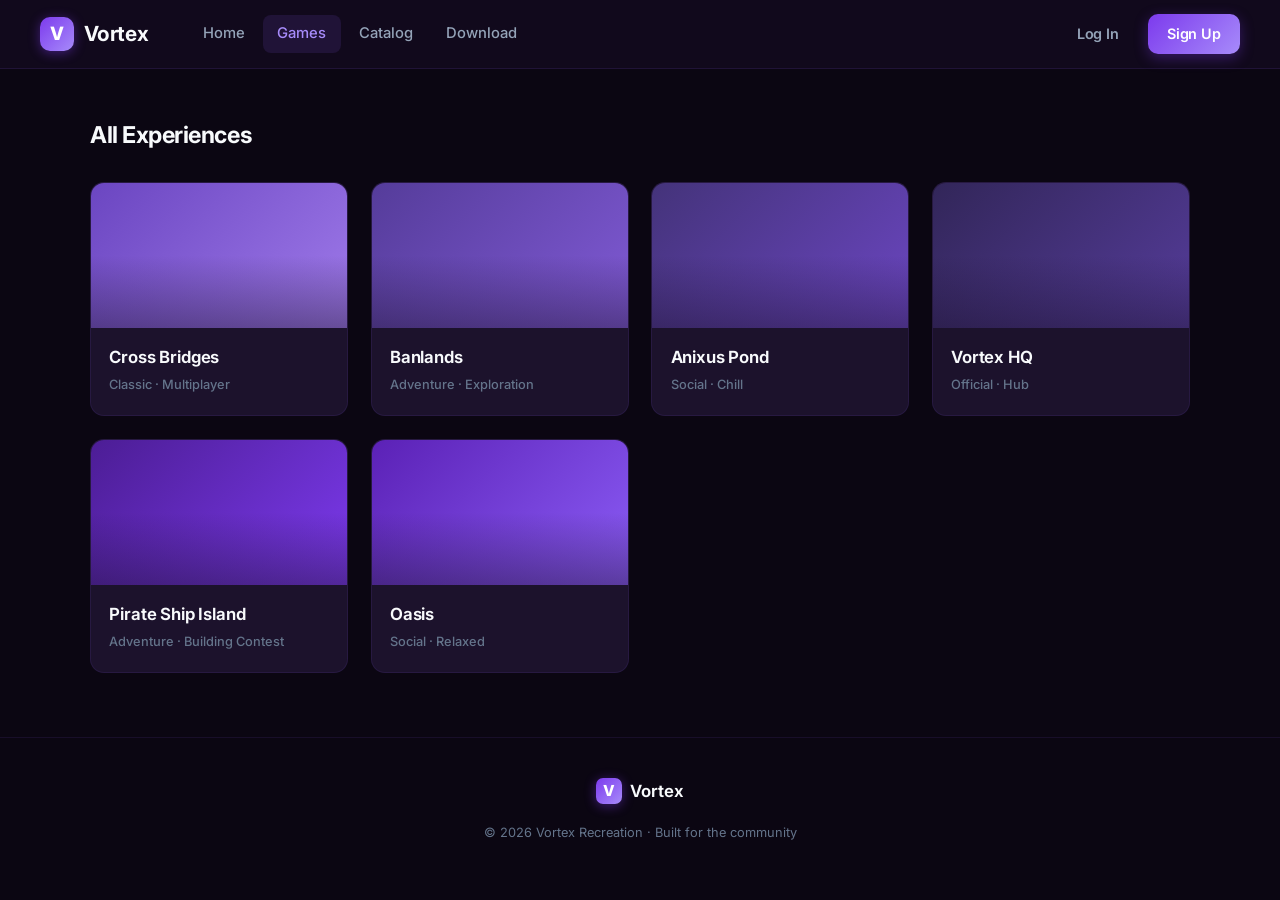
==== games.html @ 1a7f968c "Add games page to root" ====
<!DOCTYPE html>
<html lang="en">
<head>
  <meta charset="UTF-8">
  <meta name="viewport" content="width=device-width, initial-scale=1.0">
  <title>Games - Vortex</title>
  <link rel="stylesheet" href="styles.css">
  <link href="https://fonts.googleapis.com/css2?family=Inter:wght@400;500;600;700;800&display=swap" rel="stylesheet">
</head>
<body>
  <nav class="navbar">
    <div class="nav-left">
      <a href="index.html" class="logo">
        <span class="logo-icon">V</span>
        <span class="logo-text">Vortex</span>
      </a>
      <div class="nav-links">
        <a href="index.html">Home</a>
        <a href="games.html" class="active">Games</a>
        <a href="catalog.html">Catalog</a>
        <a href="download.html">Download</a>
      </div>
    </div>
    <div class="nav-right">
      <a href="login.html" class="btn btn-ghost">Log In</a>
      <a href="signup.html" class="btn btn-primary">Sign Up</a>
    </div>
  </nav>

  <main class="section">
    <div class="section-header">
      <h2>All Experiences</h2>
    </div>
    <div class="games-grid">
      <div class="game-card">
        <div class="game-thumb" style="background: linear-gradient(135deg, #6b46c1, #9f7aea);"></div>
        <div class="game-info">
          <h3>Cross Bridges</h3>
          <p class="game-meta">Classic · Multiplayer</p>
        </div>
      </div>
      <div class="game-card">
        <div class="game-thumb" style="background: linear-gradient(135deg, #553c9a, #805ad5);"></div>
        <div class="game-info">
          <h3>Banlands</h3>
          <p class="game-meta">Adventure · Exploration</p>
        </div>
      </div>
      <div class="game-card">
        <div class="game-thumb" style="background: linear-gradient(135deg, #44337a, #6b46c1);"></div>
        <div class="game-info">
          <h3>Anixus Pond</h3>
          <p class="game-meta">Social · Chill</p>
        </div>
      </div>
      <div class="game-card">
        <div class="game-thumb" style="background: linear-gradient(135deg, #322659, #553c9a);"></div>
        <div class="game-info">
          <h3>Vortex HQ</h3>
          <p class="game-meta">Official · Hub</p>
        </div>
      </div>
      <div class="game-card">
        <div class="game-thumb" style="background: linear-gradient(135deg, #4c1d95, #7c3aed);"></div>
        <div class="game-info">
          <h3>Pirate Ship Island</h3>
          <p class="game-meta">Adventure · Building Contest</p>
        </div>
      </div>
      <div class="game-card">
        <div class="game-thumb" style="background: linear-gradient(135deg, #5b21b6, #8b5cf6);"></div>
        <div class="game-info">
          <h3>Oasis</h3>
          <p class="game-meta">Social · Relaxed</p>
        </div>
      </div>
    </div>
  </main>

  <footer class="footer">
    <div class="footer-inner">
      <div class="footer-brand">
        <span class="logo-icon small">V</span>
        <span>Vortex</span>
      </div>
      <p class="copyright">© 2026 Vortex Recreation · Built for the community</p>
    </div>
  </footer>
</body>
</html>
---- styles.css ----
:root {
  --purple-950: #0c0614;
  --purple-900: #160d24;
  --purple-800: #241538;
  --purple-700: #3b2766;
  --purple-600: #553c9a;
  --purple-500: #6b46c1;
  --purple-400: #8b5cf6;
  --purple-300: #a78bfa;
  --purple-200: #c4b5fd;
  --purple-100: #ede9fe;
  --bg: #0b0612;
  --surface: #130b1f;
  --surface-2: #1c122c;
  --surface-3: #26183a;
  --text: #f8fafc;
  --text-muted: #94a3b8;
  --text-dim: #64748b;
  --radius: 14px;
  --radius-sm: 10px;
  --shadow: 0 8px 30px rgba(0,0,0,0.4);
  --glow: 0 0 40px rgba(139, 92, 246, 0.15);
}

* { margin: 0; padding: 0; box-sizing: border-box; }

body {
  font-family: 'Inter', system-ui, -apple-system, BlinkMacSystemFont, sans-serif;
  background: var(--bg);
  color: var(--text);
  min-height: 100vh;
  line-height: 1.6;
  -webkit-font-smoothing: antialiased;
}

a { color: inherit; text-decoration: none; }

.navbar {
  display: flex; align-items: center; justify-content: space-between;
  padding: 0.85rem 2.5rem;
  background: rgba(19, 11, 31, 0.85);
  backdrop-filter: blur(16px); -webkit-backdrop-filter: blur(16px);
  border-bottom: 1px solid rgba(139, 92, 246, 0.12);
  position: sticky; top: 0; z-index: 100;
}

.nav-left { display: flex; align-items: center; gap: 2.5rem; }

.logo {
  display: flex; align-items: center; gap: 0.6rem;
  font-weight: 700; font-size: 1.3rem; letter-spacing: -0.02em;
}

.logo-icon {
  width: 34px; height: 34px;
  background: linear-gradient(135deg, #7c3aed, #a78bfa);
  border-radius: 10px;
  display: flex; align-items: center; justify-content: center;
  font-weight: 800; color: white; font-size: 1.15rem;
  box-shadow: 0 2px 12px rgba(124, 58, 237, 0.45);
}

.logo-icon.small { width: 26px; height: 26px; font-size: 0.95rem; border-radius: 7px; }

.nav-links { display: flex; gap: 0.25rem; }

.nav-links a {
  color: var(--text-muted); font-weight: 500; font-size: 0.925rem;
  padding: 0.45rem 0.9rem; border-radius: 8px; transition: all 0.18s ease;
}

.nav-links a:hover { color: var(--text); background: rgba(139, 92, 246, 0.1); }
.nav-links a.active { color: var(--purple-300); background: rgba(139, 92, 246, 0.12); }

.nav-right { display: flex; gap: 0.6rem; align-items: center; }

.btn {
  display: inline-flex; align-items: center; justify-content: center;
  padding: 0.55rem 1.2rem; border-radius: var(--radius-sm);
  font-weight: 600; font-size: 0.9rem; transition: all 0.2s ease;
  border: none; cursor: pointer; letter-spacing: -0.01em;
}

.btn-primary {
  background: linear-gradient(135deg, #7c3aed 0%, #a78bfa 100%);
  color: white; box-shadow: 0 4px 14px rgba(124, 58, 237, 0.35);
}

.btn-primary:hover {
  transform: translateY(-2px);
  box-shadow: 0 6px 20px rgba(124, 58, 237, 0.5);
  filter: brightness(1.08);
}

.btn-secondary {
  background: var(--surface-3); color: var(--text);
  border: 1px solid rgba(139, 92, 246, 0.25);
}

.btn-secondary:hover {
  background: var(--purple-800); border-color: rgba(139, 92, 246, 0.45);
  transform: translateY(-1px);
}

.btn-ghost { background: transparent; color: var(--text-muted); }
.btn-ghost:hover { color: var(--text); background: rgba(255,255,255,0.04); }

.btn-lg { padding: 0.85rem 1.75rem; font-size: 1rem; border-radius: 12px; }

.hero {
  padding: 5.5rem 2rem 4.5rem;
  background:
    radial-gradient(ellipse 80% 50% at 50% -10%, rgba(124, 58, 237, 0.22), transparent),
    radial-gradient(ellipse 60% 40% at 80% 20%, rgba(167, 139, 250, 0.08), transparent);
  text-align: center; position: relative; overflow: hidden;
}

.hero-content { max-width: 680px; margin: 0 auto; position: relative; z-index: 1; }

.hero h1 {
  font-size: 3.25rem; font-weight: 800; letter-spacing: -0.04em;
  margin-bottom: 1rem; line-height: 1.15;
  background: linear-gradient(135deg, #ffffff 30%, #c4b5fd 100%);
  -webkit-background-clip: text; -webkit-text-fill-color: transparent; background-clip: text;
}

.hero-sub {
  color: var(--text-muted); font-size: 1.2rem; margin-bottom: 2.25rem;
  line-height: 1.55; max-width: 520px; margin-left: auto; margin-right: auto;
}

.hero-actions { display: flex; gap: 1rem; justify-content: center; flex-wrap: wrap; }

.section { padding: 3rem 2.5rem; max-width: 1180px; margin: 0 auto; }

.section.alt {
  background: var(--surface); max-width: none; padding: 4rem 2.5rem;
  border-top: 1px solid rgba(139, 92, 246, 0.08);
  border-bottom: 1px solid rgba(139, 92, 246, 0.08);
}

.section-header {
  display: flex; justify-content: space-between; align-items: center;
  margin-bottom: 1.75rem;
}

.section-header h2 { font-size: 1.45rem; font-weight: 700; letter-spacing: -0.02em; }

.see-all { color: var(--purple-300); font-weight: 550; font-size: 0.9rem; transition: color 0.15s; }
.see-all:hover { color: var(--purple-200); }

.games-grid {
  display: grid; grid-template-columns: repeat(auto-fill, minmax(240px, 1fr)); gap: 1.4rem;
}

.game-card {
  background: var(--surface-2); border-radius: var(--radius); overflow: hidden;
  border: 1px solid rgba(139, 92, 246, 0.1); transition: all 0.25s ease; cursor: pointer;
}

.game-card:hover {
  transform: translateY(-6px);
  border-color: rgba(139, 92, 246, 0.35);
  box-shadow: var(--shadow), var(--glow);
}

.game-thumb { height: 145px; width: 100%; position: relative; }
.game-thumb::after {
  content: ''; position: absolute; inset: 0;
  background: linear-gradient(to top, rgba(19, 11, 31, 0.4), transparent 50%);
}

.game-info { padding: 1rem 1.15rem 1.25rem; }
.game-info h3 { font-size: 1.05rem; font-weight: 650; margin-bottom: 0.25rem; letter-spacing: -0.01em; }
.game-meta { font-size: 0.8rem; color: var(--text-dim); font-weight: 500; }

.features {
  display: grid; grid-template-columns: repeat(auto-fit, minmax(260px, 1fr));
  gap: 2.5rem; max-width: 980px; margin: 0 auto;
}

.feature { text-align: center; padding: 0.5rem; }

.feature-icon {
  width: 56px; height: 56px; margin: 0 auto 1.1rem;
  background: linear-gradient(135deg, rgba(124, 58, 237, 0.2), rgba(167, 139, 250, 0.1));
  border-radius: 16px; display: flex; align-items: center; justify-content: center;
  font-size: 1.6rem; border: 1px solid rgba(139, 92, 246, 0.15);
}

.feature h3 { font-size: 1.2rem; font-weight: 650; margin-bottom: 0.5rem; letter-spacing: -0.01em; }
.feature p { color: var(--text-muted); font-size: 0.95rem; line-height: 1.55; }

.footer {
  border-top: 1px solid rgba(139, 92, 246, 0.1);
  padding: 2.5rem 2rem; margin-top: 1rem;
}

.footer-inner {
  max-width: 1000px; margin: 0 auto;
  display: flex; flex-direction: column; align-items: center; gap: 1.1rem;
}

.footer-brand { display: flex; align-items: center; gap: 0.55rem; font-weight: 650; font-size: 1.05rem; }
.footer-links { display: flex; gap: 1.75rem; }
.footer-links a { color: var(--text-dim); font-size: 0.9rem; font-weight: 500; transition: color 0.15s; }
.footer-links a:hover { color: var(--purple-300); }
.copyright { color: var(--text-dim); font-size: 0.8rem; }

.download-section { max-width: 640px; margin: 0 auto; padding: 3.5rem 1.5rem 4rem; }
.download-section h1 { font-size: 2.25rem; font-weight: 750; letter-spacing: -0.03em; margin-bottom: 0.5rem; }
.download-section > p { color: var(--text-muted); margin-bottom: 2.25rem; font-size: 1.05rem; }

.platform-card {
  background: var(--surface-2); border-radius: var(--radius);
  padding: 1.6rem 1.75rem; margin-bottom: 1.15rem;
  border: 1px solid rgba(139, 92, 246, 0.12); transition: border-color 0.2s;
}
.platform-card:hover { border-color: rgba(139, 92, 246, 0.25); }
.platform-card h2 { font-size: 1.15rem; font-weight: 650; margin-bottom: 1rem; display: flex; align-items: center; gap: 0.6rem; }
.platform-card ol { margin-left: 1.2rem; color: var(--text-muted); font-size: 0.925rem; line-height: 1.65; }
.platform-card li { margin-bottom: 0.35rem; }
.platform-card code {
  background: var(--purple-950); padding: 0.2rem 0.5rem; border-radius: 5px;
  font-size: 0.85rem; color: var(--purple-200); border: 1px solid rgba(139, 92, 246, 0.15);
}

.note {
  margin-top: 1.75rem; padding: 1.1rem 1.25rem;
  background: rgba(124, 58, 237, 0.08); border-radius: var(--radius-sm);
  border-left: 3px solid var(--purple-400); font-size: 0.9rem; color: var(--text-muted); line-height: 1.5;
}

.auth-container {
  min-height: calc(100vh - 160px); display: flex; align-items: center; justify-content: center;
  padding: 2.5rem 1.5rem;
  background: radial-gradient(ellipse at center, rgba(124, 58, 237, 0.07), transparent 70%);
}

.auth-card {
  background: var(--surface-2); border-radius: 18px; padding: 2.25rem;
  width: 100%; max-width: 400px;
  border: 1px solid rgba(139, 92, 246, 0.15); box-shadow: var(--shadow);
}

.auth-card h1 { font-size: 1.55rem; font-weight: 700; letter-spacing: -0.02em; margin-bottom: 0.3rem; }
.auth-card .sub { color: var(--text-muted); font-size: 0.925rem; margin-bottom: 1.75rem; }

.form-group { margin-bottom: 1.1rem; }
.form-group label { display: block; font-size: 0.825rem; font-weight: 550; margin-bottom: 0.4rem; color: var(--text-muted); }
.form-group input {
  width: 100%; padding: 0.75rem 1rem; background: var(--bg);
  border: 1px solid rgba(139, 92, 246, 0.2); border-radius: var(--radius-sm);
  color: var(--text); font-size: 0.95rem; outline: none; transition: all 0.18s;
}
.form-group input:focus { border-color: var(--purple-400); box-shadow: 0 0 0 3px rgba(139, 92, 246, 0.15); }
.form-group input::placeholder { color: var(--text-dim); }

.auth-card .btn { width: 100%; margin-top: 0.6rem; padding: 0.8rem; font-size: 0.95rem; }
.auth-footer { text-align: center; margin-top: 1.4rem; font-size: 0.9rem; color: var(--text-muted); }
.auth-footer a { color: var(--purple-300); font-weight: 550; }
.auth-footer a:hover { color: var(--purple-200); }

@media (max-width: 768px) {
  .navbar { padding: 0.75rem 1.15rem; }
  .nav-links { display: none; }
  .hero { padding: 3.5rem 1.25rem 3rem; }
  .hero h1 { font-size: 2.2rem; }
  .hero-sub { font-size: 1.05rem; }
  .section { padding: 2rem 1.15rem; }
  .section.alt { padding: 3rem 1.15rem; }
  .games-grid { grid-template-columns: repeat(auto-fill, minmax(160px, 1fr)); gap: 1rem; }
  .game-thumb { height: 110px; }
}
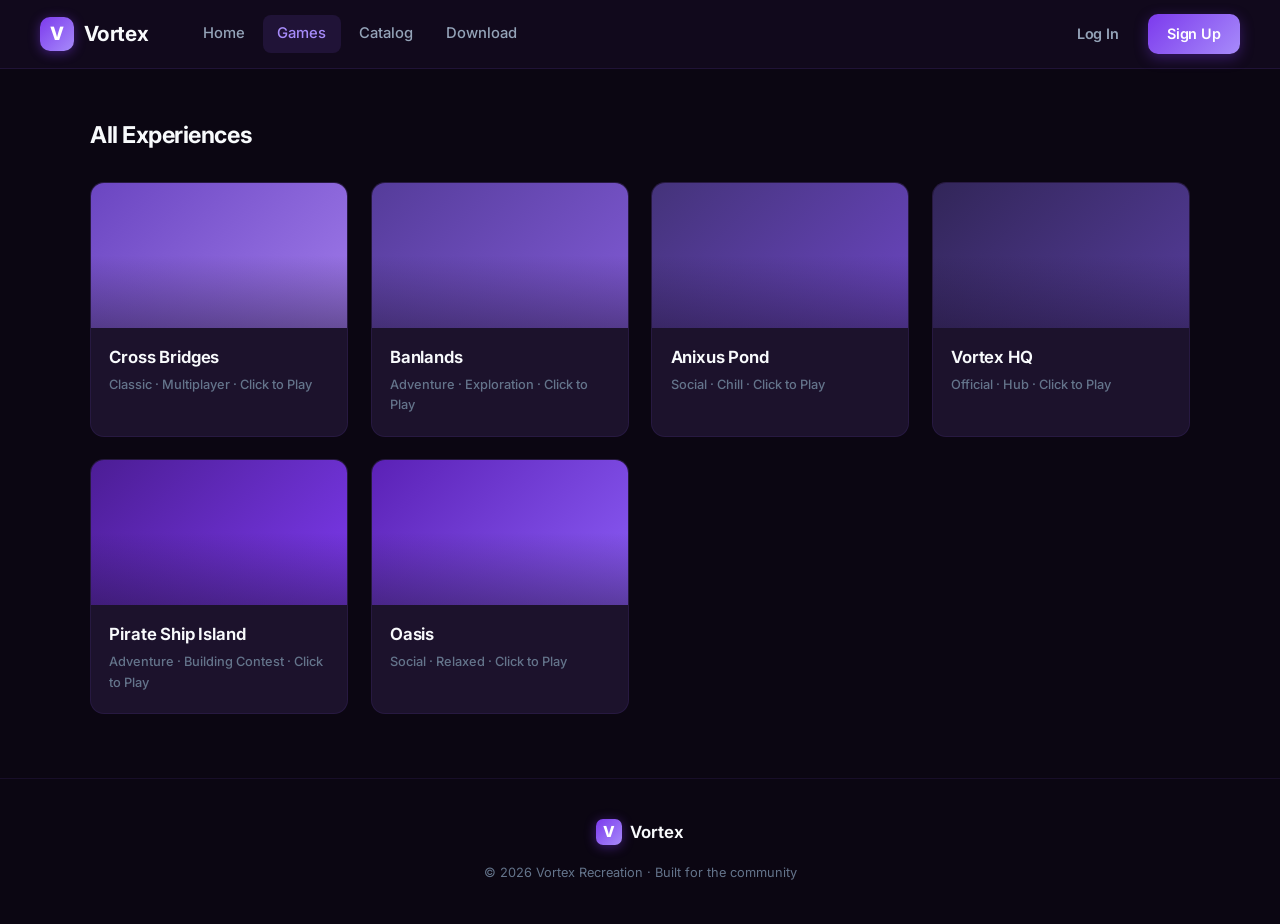
==== commit e7e2da15: "Make games playable by linking to vortoria-client" ====
--- a/games.html
+++ b/games.html
@@ -32,48 +32,48 @@
       <h2>All Experiences</h2>
     </div>
     <div class="games-grid">
-      <div class="game-card">
+      <a href="https://guestvrgt.github.io/vortoria-client/?game=playground&play=1" class="game-card" target="_blank" rel="noopener">
         <div class="game-thumb" style="background: linear-gradient(135deg, #6b46c1, #9f7aea);"></div>
         <div class="game-info">
           <h3>Cross Bridges</h3>
-          <p class="game-meta">Classic · Multiplayer</p>
+          <p class="game-meta">Classic · Multiplayer · Click to Play</p>
         </div>
-      </div>
-      <div class="game-card">
+      </a>
+      <a href="https://guestvrgt.github.io/vortoria-client/?game=obby&play=1" class="game-card" target="_blank" rel="noopener">
         <div class="game-thumb" style="background: linear-gradient(135deg, #553c9a, #805ad5);"></div>
         <div class="game-info">
           <h3>Banlands</h3>
-          <p class="game-meta">Adventure · Exploration</p>
+          <p class="game-meta">Adventure · Exploration · Click to Play</p>
         </div>
-      </div>
-      <div class="game-card">
+      </a>
+      <a href="https://guestvrgt.github.io/vortoria-client/?game=playground&play=1" class="game-card" target="_blank" rel="noopener">
         <div class="game-thumb" style="background: linear-gradient(135deg, #44337a, #6b46c1);"></div>
         <div class="game-info">
           <h3>Anixus Pond</h3>
-          <p class="game-meta">Social · Chill</p>
+          <p class="game-meta">Social · Chill · Click to Play</p>
         </div>
-      </div>
-      <div class="game-card">
+      </a>
+      <a href="https://guestvrgt.github.io/vortoria-client/?game=playground&play=1" class="game-card" target="_blank" rel="noopener">
         <div class="game-thumb" style="background: linear-gradient(135deg, #322659, #553c9a);"></div>
         <div class="game-info">
           <h3>Vortex HQ</h3>
-          <p class="game-meta">Official · Hub</p>
+          <p class="game-meta">Official · Hub · Click to Play</p>
         </div>
-      </div>
-      <div class="game-card">
+      </a>
+      <a href="https://guestvrgt.github.io/vortoria-client/?game=obby&play=1" class="game-card" target="_blank" rel="noopener">
         <div class="game-thumb" style="background: linear-gradient(135deg, #4c1d95, #7c3aed);"></div>
         <div class="game-info">
           <h3>Pirate Ship Island</h3>
-          <p class="game-meta">Adventure · Building Contest</p>
+          <p class="game-meta">Adventure · Building Contest · Click to Play</p>
         </div>
-      </div>
-      <div class="game-card">
+      </a>
+      <a href="https://guestvrgt.github.io/vortoria-client/?game=playground&play=1" class="game-card" target="_blank" rel="noopener">
         <div class="game-thumb" style="background: linear-gradient(135deg, #5b21b6, #8b5cf6);"></div>
         <div class="game-info">
           <h3>Oasis</h3>
-          <p class="game-meta">Social · Relaxed</p>
+          <p class="game-meta">Social · Relaxed · Click to Play</p>
         </div>
-      </div>
+      </a>
     </div>
   </main>
 
